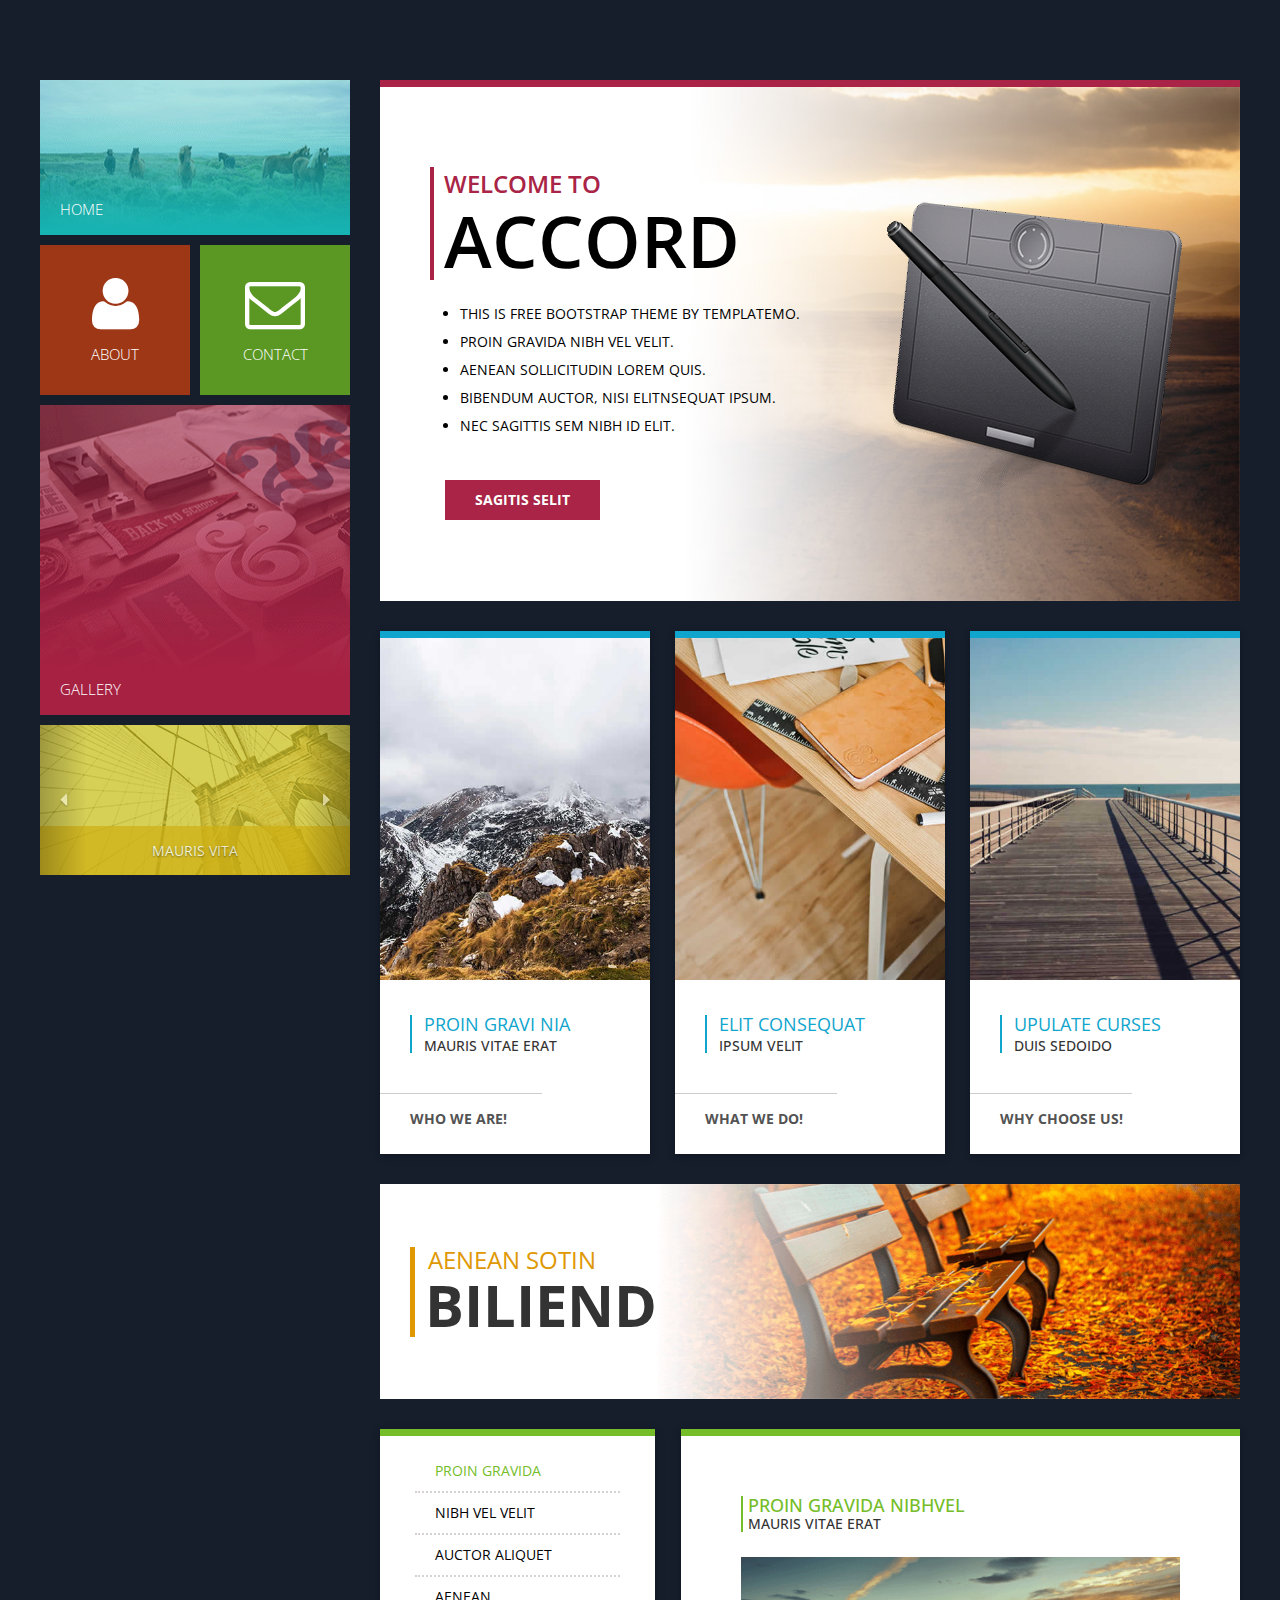
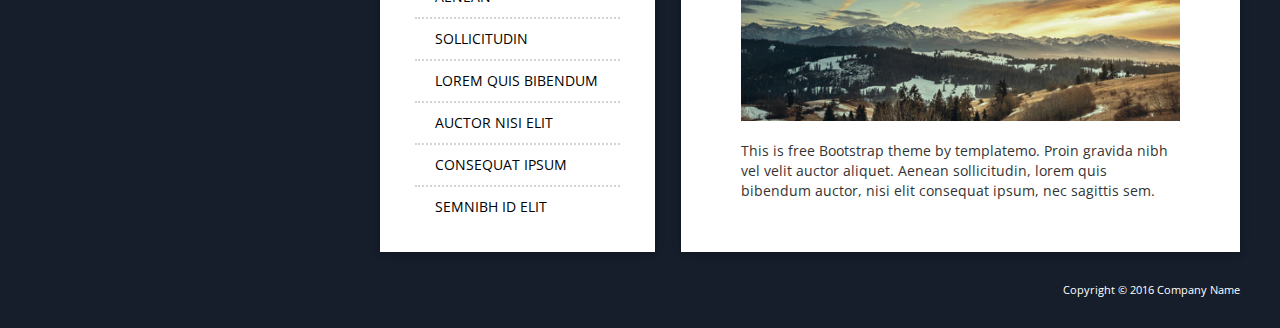
==== about.html @ 2d246b5b "JuZhi_G520の网站" ====
<!DOCTYPE html>
<html lang="en">
<head>

    <meta charset="UTF-8">
    <meta http-equiv="X-UA-Compatible" content="IE=edge">
    <meta name="viewport" content="width=device-width, initial-scale=1.0">

    <link rel='stylesheet' type='text/css' href='http://fonts.useso.com/css?family=Open+Sans:300,400,600,700,400italic'>
    <link rel="stylesheet" type="text/css" href="css/bootstrap.min.css">
    <link rel="stylesheet" type="text/css" href="font-awesome/css/font-awesome.min.css">
    <link rel="stylesheet" type="text/css" href="css/style.css">

    <title>Accord - About</title>

</head>

<body>
    <div class="main-body">
        <div class="container">
            <div class="row">

                <div class="main-page">
                    <aside class="main-navigation">
                        <div class="main-menu">

                            <div class="menu-container">
                                <div class="block-keep-ratio block-keep-ratio-2-1 block-width-full home">                                    
                                    <a href="index.html" class="block-keep-ratio__content  main-menu-link">
                                        <span class="main-menu-link-text">
                                            HOME    
                                        </span>                                        
                                    </a>
                                </div>                                
                            </div>

                            <div class="menu-container">                                
                                <div class="block-keep-ratio  block-keep-ratio-1-1  block-width-half  pull-left  about-main">                                    
                                    <a href="about.html" class="main-menu-link about block-keep-ratio__content flexbox-center">
                                        <i class="fa fa-user fa-4x main-menu-link-icon"></i>
                                        ABOUT
                                    </a>                                    
                                </div>

                                <div class="block-keep-ratio  block-keep-ratio-1-1  block-width-half  pull-right  contact-main">
                                    <a href="contact.html" class="main-menu-link contact block-keep-ratio__content flexbox-center">
                                        <i class="fa fa-envelope-o fa-4x main-menu-link-icon"></i>
                                        CONTACT
                                    </a>                                
                                </div>    
                            </div>   

                            <div class="menu-container">
                                <div class="block-keep-ratio block-keep-ratio-1-1 block-keep-ratio-md-2-1 block-width-full gallery">                                    
                                    <a href="gallery.html" class="main-menu-link  block-keep-ratio__content">
                                        <span class="main-menu-link-text">
                                            GALLERY    
                                        </span>                                            
                                    </a>                                    
                                </div>                                
                            </div>

                            <!-- sidebar carousel -->
                            <div class="menu-container">
                                <div class="mauris">
                                    <div id="carousel-menu" class="carousel slide" data-ride="carousel">
                                        <!-- Wrapper for slides -->
                                        <div class="carousel-inner" role="listbox">
                                            <div class="item active">
                                                <img src="images/slider-img-1.png" alt="slider">
                                                <div class="carousel-caption menu-caption">
                                                    mauris vita
                                                </div>
                                            </div>
                                            <div class="item">
                                                <img src="images/menu-bg-home.png" alt="slider">
                                                <div class="carousel-caption menu-caption">
                                                    lorem ipsum
                                                </div>
                                            </div>
                                        </div>

                                        <!-- Controls -->
                                        <a class="left carousel-control" href="#carousel-menu" role="button" data-slide="prev">
                                            <span class="fa fa-caret-left" aria-hidden="true"></span>
                                            <span class="sr-only">Previous</span>
                                        </a>
                                        <a class="right carousel-control" href="#carousel-menu" role="button" data-slide="next">
                                            <span class="fa fa-caret-right" aria-hidden="true"></span>
                                            <span class="sr-only">Next</span>
                                        </a>
                                    </div>
                                </div> <!-- .mauris -->
                            </div>
                        </div> <!-- main-menu -->
                    </aside> <!-- main-navigation -->

                    <div class="content-main">
                        <div class="row">
                            <div class="col-xs-12 col-sm-12 col-md-12 col-lg-12">
                                <div class="banner-main-about margin-b-30">
                                    <div class="banner-main-about-text">
                                        <div class="heading2">
                                            <p>WELCOME TO</p>
                                            <h1>ACCORD</h1>
                                        </div>
                                        <div class="desc2">
                                            <ul>
                                                <li>This is free Bootstrap theme by templatemo.</li>
                                                <li>Proin gravida nibh vel velit.</li>
                                                <li>Aenean sollicitudin lorem quis.</li>
                                                <li>bibendum auctor, nisi elitnsequat ipsum.</li>
                                                <li>nec sagittis sem nibh id elit.</li>
                                            </ul>
                                            <button type="button" class="">SAGITIS SELIT</button>
                                        </div>
                                    </div>
                                    <img src="images/about-img-1.png" alt="Image" class="img-responsive">
                                </div>    
                            </div>                                                        
                        </div> <!-- .banner-main-about -->

                        <!-- Modals -->
                        <div id="myModal" class="modal fade" tabindex="-1" role="dialog" aria-hidden="true">
                            <div class="modal-dialog">
                                <div class="modal-content">
                                    <div class="modal-body">
                                        <img src="images/about-img-2.jpg" alt="Image" class="img-responsive">
                                    </div> <!-- .modal-body -->
                                </div> <!-- .modal-content -->
                            </div> <!-- .modal-dialog -->
                        </div> <!-- #myModal -->
                        <div id="myModal2" class="modal fade" tabindex="-1" role="dialog" aria-hidden="true">
                            <div class="modal-dialog">
                                <div class="modal-content">
                                    <div class="modal-body">
                                        <img src="images/about-img-3.jpg" alt="Image" class="img-responsive">
                                    </div>
                                </div>
                            </div>
                        </div>
                        <div id="myModal3" class="modal fade" tabindex="-1" role="dialog" aria-hidden="true">
                            <div class="modal-dialog">
                                <div class="modal-content">
                                    <div class="modal-body">
                                        <img src="images/about-img-4.jpg" alt="Image" class="img-responsive">
                                    </div>
                                </div>
                            </div>
                        </div>

                        <div class="row about-box-main">
                            <div class="col-xs-12 col-sm-12 col-md-12 col-lg-12">

                                <div class="cards">
                                    
                                    <div class="box about_box_line card">
                                        <div class="box-icon">
                                            <img src="images/about-img-2.jpg" alt="Image" class="img-responsive">
                                            <div class="inner_search">
                                                <div class="search_icon text-center Absolute-Center" data-toggle="modal" data-target="#myModal"><i class="fa fa-search"></i></div>
                                            </div> <!-- .inner_search -->
                                        </div> <!-- .box-icon -->
                                        <div class="info">
                                            <div class="about_box_title">
                                                <h3>Proin gravi nia</h3>
                                                <h4>mauris vitae erat</h4>
                                            </div>
                                        </div> <!-- .info -->
                                        <div class="line"></div>
                                        <p class="about_box_text">who we are!</p>
                                    </div>
                                
                                    <div class="box about_box_line card">
                                        <div class="box-icon">
                                            <img src="images/about-img-3.jpg" alt="Image" class="img-responsive">
                                            <div class="inner_search">
                                                <div class="search_icon text-center Absolute-Center" data-toggle="modal" data-target="#myModal2"><i class="fa fa-search"></i></div>
                                            </div>
                                        </div>
                                        <div class="info">
                                            <div class="about_box_title">
                                                <h3>eLIT CONSEQUAT </h3>
                                                <h4>iPSUM VELIT</h4>
                                            </div>
                                        </div>
                                        <div class="line"></div>
                                        <p class="about_box_text">what we do!</p>
                                    </div>

                                    <div class="box about_box_line card">
                                        <div class="box-icon">
                                            <img src="images/about-img-4.jpg" alt="Image" class="img-responsive">
                                            <div class="inner_search">
                                                <div class="search_icon text-center Absolute-Center" data-toggle="modal" data-target="#myModal3"><i class="fa fa-search"></i></div>
                                            </div> <!-- .inner_search -->
                                        </div> <!-- .box-icon -->
                                        <div class="info">
                                            <div class="about_box_title">
                                                <h3>UPULATE CURSES</h3>
                                                <h4>DUIS SEDOIDO</h4>
                                            </div>
                                        </div>
                                        <div class="line"></div>
                                        <p class="about_box_text">why choose us!</p>
                                    </div>
                                      
                                </div>
                                
                            </div>
                            
                        </div>

                        <div class="row margin-b-30">
                            <div class="col-xs-12 col-sm-12 col-md-12 biliend">
                                <div class="banner-2-container">
                                    <div class="aenean">
                                        <h4>Aenean sotin </h4>
                                        <h3>biliend</h3>
                                    </div>    
                                </div>                                
                            </div>
                        </div>
                        <!-- <div class="row"> -->
                            <div class="about-last-container">
                                <!-- <div class="col-xs-12 col-sm-12 col-md-4 col-lg-4"> -->
                                   <div class="box bottom-main info-nav-container">
                                        <ul class="info info-ul">
                                            <li><a href="#" class="about_proin current">Proin gravida</a></li>
                                            <li><a href="#" class="about_proin">nibh vel velit</a></li>
                                            <li><a href="#" class="about_proin">auctor aliquet</a></li>
                                            <li><a href="#" class="about_proin">aenean</a></li>
                                            <li><a href="#" class="about_proin">sollicitudin</a></li>
                                            <li><a href="#" class="about_proin">lorem quis bibendum</a></li> 
                                            <li><a href="#" class="about_proin">auctor nisi elit</a></li>
                                            <li><a href="#" class="about_proin">consequat ipsum</a></li>
                                            <li><a href="#" class="about_proin">semnibh id elit</a></li>
                                        </ul>
                                    </div>
                                <!-- </div> -->    
                                <!-- <div class="col-xs-12 col-sm-12 col-md-8 col-lg-8"> -->
                                    <div class="box bottom-main info-description-container">
                                        <div class="info">
                                            <div class="proin-title">
                                                <h3>Proin gravida nibhvel</h3>
                                                <h4>mauris vitae erat</h4>
                                            </div>                                       
                                            <img src="images/about-img-5.png" alt="Image" class="img-responsive">
                                            <p class="proin-right-text">This is free Bootstrap theme by templatemo. Proin gravida nibh vel velit auctor aliquet. Aenean sollicitudin, lorem quis bibendum auctor, nisi elit consequat ipsum, nec sagittis sem.</p>
                                        </div> <!-- .info -->
                                    </div>
                                <!-- </div> -->
                            </div>
                        <!-- </div> -->
                    </div>
                </div>
            </div>
            <footer class="row">
                <div class="col-xs-12 col-sm-12 col-md-12 col-lg-12 footer">
                    <p class="copyright">Copyright © 2016 Company Name
                    
                    </p>
                </div>    
            </footer>            
        </div>
    </div>

    <script src="http://apps.bdimg.com/libs/jquery/1.11.3/jquery.min.js"></script>
    <script src="js/bootstrap.min.js"></script>

</body>
</html>
---- css/style.css ----
a:hover, a:focus { text-decoration: none; }
a:hover {
	-webkit-transition: all 0.3s ease;
	transition: all 0.3s ease;
}
.margin-b-30 { margin-bottom: 30px; }

/*
 * 
 */
.Absolute-Center {
  margin: auto;
  position: absolute;
  top: 0; left: 0; bottom: 0; right: 0;
}

body {
	margin: 0;
	padding: 0;
	background-color: #161E2C;
	font-family: 'Open Sans', sans-serif;
	overflow-x: hidden;
}

.main-body {
	float: left;
	width: 100%;
	background: url(../images/page-bg.jpg) no-repeat top center;
	background-size: 100% auto;
	background-attachment: fixed;
}

/* 
 * http://philipnewcomer.net/2014/04/target-internet-explorer-10-11-css/
 * Background attachment fixed bug on IE 
*/

@media all and (-ms-high-contrast: none), (-ms-high-contrast: active) {
	
	/* IE10+ CSS styles go here */
	
	.main-body { background-attachment: scroll;	}
}

.main-page {
	position: relative;
	margin-top: 80px;
}

/*http://stackoverflow.com/questions/16034397/css-calc-alternative*/
.content-main {
	padding-left: 340px;
	width: 100%;
	box-sizing: border-box;
	float: none;
}

.main-navigation {
	padding: 0px 0px;
	width: 310px;
	position: absolute;
	top: 0;
	left: 0;
}
.gallery-page .main-navigation,
.contact-page .main-navigation {
	position: static;
	float: left;
	width: 340px;
	padding-right: 30px;
}

.main-menu {
	float: left;
	width: 100%;
}
.main-menu-link {
	color: #fff;
	display: block;
	font-weight: 300;
	font-size: 15px;	
}

.main-menu-link-text {
	margin-bottom: 0;
	position: absolute;
	left: 20px;
	bottom: 15px;
}

.menu-container {	
	padding-left: 0;
	overflow: auto;
	margin-bottom: 10px;
}
.menu-container:last-child { margin-bottom: 0; }

/* http://stackoverflow.com/questions/12121090/responsively-change-div-size-keeping-aspect-ratio */

.block-keep-ratio {	position: relative; }
	
	.block-keep-ratio__content {
		position: absolute;
		top: 0; bottom: 0; right: 0; left: 0;
	}

.block-keep-ratio:after {
	display: block;
	content: '';
}

.block-width-full {	width: 100%; }
.block-width-half { width: 150px; }

.block-keep-ratio-1-1:after {	padding-top: 100%; }
.block-keep-ratio-2-1:after {	padding-top: 50%; }

.flexbox-center {
	display: -webkit-box;
	display: -webkit-flex;
	display: -ms-flexbox;
	display: flex;
    -webkit-box-orient: vertical;
    -webkit-box-direction: normal;
    -webkit-flex-direction: column;
        -ms-flex-direction: column;
            flex-direction: column;
    -webkit-box-pack: center;
    -webkit-justify-content: center;
        -ms-flex-pack: center;
            justify-content: center;
    text-align: center;
}

.main-menu-link:hover {	color: #66FFFF; }
.main-menu-link:focus {	color: #fff; }

.home {
	background-color: rgba(16, 165, 205, 0.8);
	background-image: url(../images/menu-bg-home.png);
	background-repeat: no-repeat;
	background-size: 100% 100%;
}

.about-main { padding-left: 0; }
.about { background-color: rgba(193,61,18,0.8);	}

.cards {
	display: -webkit-box;
	display: -webkit-flex;
	display: -ms-flexbox;
	display: flex;
	-webkit-flex-wrap: wrap;
	    -ms-flex-wrap: wrap;
	        flex-wrap: wrap;
	-webkit-box-pack: justify;
	-webkit-justify-content: space-between;
	    -ms-flex-pack: justify;
	        justify-content: space-between;
}

.card {
	width: -webkit-calc(33% - 1em);
	width: calc(33% - 1em);
	margin-bottom: 30px;
}

.contact { background-color: rgba(107,181,34,0.8);	}

.about i, .contact i {
	float: left;
	width: 100%;
	text-align: center;
	margin-bottom: 10px;
}
.gallery {
	background-image: url(../images/menu-bg-gallery.png);
	background-repeat: no-repeat;
	background-size: 100% 100%;
}
.banner-main-home {
	background-color: white;
	background-image: url(../images/banner-bg-home.jpg);
	background-repeat: no-repeat;
	background-size: cover;
	background-position: bottom right;
	border-top: 7px solid #10a5cd;
	min-height: 320px;	
	overflow-y: auto;
}
.banner-main-home,
.banner-main-about {
	padding: 70px 30px 60px 50px;
}
.banner-main-home img {
	float: right;
	margin: 45px 0px;
	height: auto;
}

.banner-main-about {
	float: left;
    width: 100%;
    background-image: url(../images/banner-bg-about.jpg);
    background-repeat: no-repeat;
    background-size: cover;
    border-top: 7px solid #a92446;
    min-height: 320px;
    background-color: white;
    background-position: bottom right;
}
.banner-main-about img {
	float: right;
	margin: 45px 0px;
}

.carousel-control.left,
.carousel-control.right {
	display: -webkit-flex;
	display: -ms-flexbox;
	display: -webkit-box;
	display: flex;
	-webkit-align-items: center;
	-ms-flex-align: center;
	-webkit-box-align: center;
	        align-items: center;
	-webkit-justify-content: center;
	-ms-flex-pack: center;
	-webkit-box-pack: center;
	        justify-content: center;
	margin-bottom: 0;
}

.banner-main-home-text,
.banner-main-about-text {
	position: relative;
	float: left;
	width: 55%;
	color: #000;
	text-align: left;
	right: 0;
	top: 0px; 
	left: 0;
	text-shadow: none;
}
.menu-caption {
	float: left;
	width: 100%;
	background-color: #cfb011;
	text-align: center;
	left: 0px;
	bottom: 0px;
	position: absolute;
	top: 67%;
	opacity: 0.7;
	padding-top: 15px;
	padding-bottom: 0px;
	padding-left: 0px;
	padding-right: 0px;
	text-transform: uppercase;
}
.heading, .heading2 {
	float: left;
	width: 100%;
	margin: 10px 0px;
}
.heading { border-left: 4px solid #10a5cd; }
.heading2 {	border-left: 4px solid #a92446; }
.heading h1, .heading2 h1 {
	margin: 0 10px;
	font-weight: 600;
	font-size: 72px;
}
.heading p, .heading2 p {
	margin: 0 10px;
	font-size: 24px;
	font-weight: 600;
}
.heading p { color: #10a5cd; }
.heading2 p { color: #a92446; }
.desc, .desc2 {
	float: left;
	width: 100%;
	padding-left: 15px;
}
.desc p {
	line-height: 1.8;
	margin-top: 25px;
	margin-bottom: 30px;
}
.desc button, .desc2 button {
	background-color: #363636;
	color: #fff;
	font-weight: bold;
	border: none;
	padding: 10px 30px;
}
.desc button {
	background-color: #363636;
	-webkit-transition: all 0.3s ease;
	transition: all 0.3s ease;
}
.desc button:hover, .desc button:focus { background-color: #777; }
.desc2 button {
	background-color: #a92446;
	-webkit-transition: all 0.3s ease;
	transition: all 0.3s ease;
}
.desc2 button:hover, .desc2 button:focus { background-color: #DD426A; }
.desc2 ul {
	padding: 10px 15px 30px;
	line-height: 2;
	text-transform: uppercase;
}

/****box design style*****/
.box {
	float: left;
	box-shadow: 0 2px 5px 0 rgba(0, 0, 0, 0.16), 0 2px 10px 0 rgba(0, 0, 0, 0.12);
	display: block;
	background-color: #fff;
}
.london { border-top: 7px solid #19beb6; }
.paris { border-top: 7px solid #df9801; }
.box-icon {
	width: 100%;
	position: relative;
}

.info-nav-container {
	width: 32%;
    margin-right: 3%;
}

.float-container { overflow: auto; }

.info {
	width: 100%;
	padding: 15px 30px 20px;
}
.info-ul { padding: 15px 20px; }
.info-description-container {
	padding: 20px 30px;
	float: right;
	width: 65%;
}
.info > li {
	display: block;
	font-size: 14px;
	text-align: left;
	border-bottom: 2px dotted #D7D2D2;
	margin: 0px 15px;
	padding: 10px 0px;
}
.info > li:last-child {	border-bottom: none; }

.london-title {
	padding: 0 0 0 5px;
	border-left: 2px solid #19beb6;
	margin: 25px 0px;
}
.london-title h3 {
	color: #19beb6;
	font-size: 18px;
	margin: 5px;
}
.london-title h4 {
	font-size: 14px;
	margin: 5px;
}
.location-main {
	padding-left: 0px;
	padding-right: 0px;
}
.location i { color:#19beb6; }
.location span {
	font-size: 15px;
	font-weight: bold;
	margin-left: 10px;
}

.fa-2x { font-size: 1.4em; }

.user-icons i {
	color: #ccc;
	-webkit-transition: all 0.3s ease;
	transition: all 0.3s ease;
}
.user-icons a { margin-right: 12px; }
.user-icons a:last-child {	margin-right: 0; }
.user-icons i:hover { color:#999; }

.paris-title {	border-left: 2px solid #df9801; }
.paris-title h3 { color: #df9801; }
.location2 i { color:#df9801; }

.bottom-main { border-top:7px solid #75bd29; }
.bottom-title {
	padding: 0 0 0 5px;
	border-left: 2px solid #75bd29;
	margin: 25px 0px;
}
.bottom-title h3 {
	color: #75bd29;
	font-size: 20px;
	margin: 2px 5px;
}
.bottom-title h4 {
	font-size: 16px;
	margin: 0px 5px;
}
.bottom-user {
	font-size: 16px;
	color: #ccc;
	font-weight: bold;
}
.bottom-desc {
	margin-top: 30px;
	margin-bottom: 35px;
}
.bottom-user a {
	color: #ccc;
	-webkit-transition: all 0.3s ease;
	transition: all 0.3s ease;
}
.bottom-user a:hover { color:#999; }
.bottom-user i {
	font-size: 18px;
	margin-right: 5px;
}
.bottom-img { position: relative; }
.bottom-img p {
	width: 100%;
	color: #fff;
	position: absolute;
	bottom: 0px;
	padding: 18px 10px;
	margin: 0px 0px;
	text-transform: uppercase;
	font-size: 13px;
	font-weight: 600;
}

.first { background-color: rgba(36,148,176,0.8); }
.second { background-color: rgba(21, 150, 144, 0.8); }
.third { background-color: rgba(211,150,14,0.8); }

.footer {
	color: white;
	font-size: 12px;
	padding-right: 0;
}
.copyright {
	color: #fff;
	font-size: 11px;
	margin-bottom: 0;
	text-align: right;
	padding: 30px 0;
}

.copyright a {
	color: #fff;
}
.copyright a:hover {
	color: #FF0;
}

.about_box_line { border-top: 7px solid #10a5cd; }
.about_box_title {
	padding: 0 0 0 5px;
	border-left: 2px solid #10a5cd;
	margin: 20px 0px;
}
.about_box_title h3 {
	color: #10a5cd;
	font-weight: 400;
	font-size: 18px;
	margin: 0px 7px;
	text-transform: uppercase;
}
.about_box_title h4 {
	font-size: 14px;
	margin: 3px 7px 0;
	text-transform: uppercase;
}
.about_box_text {
	color: #535353;
	text-transform: uppercase;
	font-size: 14px;
	font-weight: bold;
	clear: both;	
	padding: 15px 15px 15px 30px;
}
.line {
	float: left;
	width: 60%;
	height: 1px;
	background-color: #ccc;
}
.banner-2-container {
	background: url(../images/banner-bg-about-2.png) no-repeat center center;
	background-size: cover;
	width: 100%;
	height: 215px;
	display: -webkit-box;
	display: -webkit-flex;
	display: -ms-flexbox;
	display: flex;
    -webkit-box-align: center;
    -webkit-align-items: center;
        -ms-flex-align: center;
            align-items: center;
    padding-left: 30px;    
}

.proin-title {
	padding: 0px;
	border-left: 2px solid #75bd29;
	margin: 25px 0px;
}
.proin-title h3 {
	color: #75bd29;
	font-size: 18px;
	margin: 0px 5px;
	text-transform: uppercase;
}
.proin-title h4 {
	font-size: 14px;
	margin: 0px 5px;
	text-transform: uppercase;
}

.about_proin {
	color: black;
	padding: 0 20px;
	text-transform: uppercase;
	-webkit-transition: all 0.3s ease;
	transition: all 0.3s ease;
}

.about_proin.current, .about_proin:hover, .about_proin:focus { color: #75BD29; }
.proin-right-text {	margin-top:20px; }

.about-last-container {
	display: -webkit-box;
	display: -webkit-flex;
	display: -ms-flexbox;
	display: flex;
	-webkit-box-orient: horizontal;
	-webkit-box-direction: normal;
	-webkit-flex-direction: row;
	    -ms-flex-direction: row;
	        flex-direction: row;
	-webkit-box-pack: center;
	-webkit-justify-content: center;
	    -ms-flex-pack: center;
	        justify-content: center;
	-webkit-align-content: center;
	    -ms-flex-line-pack: center;
	        align-content: center;	
}

.aenean {
	padding-left: 10px;
	border-left:5px solid #df9801;
}
.aenean h3 {
	font-size: 58px;
	font-weight: bold;
	margin-top: 0px;
	margin-bottom: 0px;
	text-transform: uppercase;
}
.aenean h4 {
	font-size: 24px;
	font-weight: 400;
	margin: 0px 0px;
	padding-left: 3px;
	color: #df9801;
	text-transform: uppercase;
}

.gallery_main,
.contact-content {
	background-color: #fff;
	border-top: 5px solid #19beb6;	
	width: auto;
	overflow: hidden;
}
.gallery_main {	padding: 30px 20px 30px 30px; }

.contact-content { padding: 30px; }
.contact-content { padding: 0; }
.contact-content-upper { padding: 30px 40px; }

.gallery_title {
	width: auto;
	border-left: 4px solid #19beb6;
	padding-left: 20px;
	margin-bottom: 40px;
}
.gallery_title h3 {
	font-size: 70px;
	font-weight: bold;
	margin-bottom: 0;
}
.gallery_title h4 {
	font-size: 25px;
	font-weight: bold;
	color: #19beb6;
	margin-top: 0;
	text-transform: uppercase;
}

.view_more_main {
	width: 100%;
	margin: 15px 0px;
}

.view_more {
	background-color:#19beb6;
	color:#fff;
	font-size:14px;
	text-transform:uppercase;
	font-weight:bold;
	border-radius:0px;
	padding:8px 25px;
}

.contact_left {	padding:8px 30px; }
.contact_right { padding: 5px 0px; }

.contact_title {
	font-size: 37px;
	font-weight: bold;
	line-height: 30px;
	margin-bottom: 5px;
}
.contact_sub_title { font-size:15px; }
.contact_text {
	font-size: 15px;
	line-height: 25px;
	margin-top: 30px;
	margin-bottom: 25px;
}
.contact_info {
	font-size: 14px;
	font-style: italic;
	font-weight: bold;
	line-height: 25px;
	margin-left: 10px;
	margin-bottom: 15px;
}
.contact-fa { width: 25px; }

.social-icon {
	color: #fff;
	cursor: pointer;
	margin: 5px;
	width: 35px;
	height: 35px;
	text-align: center;
	padding-top: 10px;
	-webkit-transition: all 0.3s ease;
	transition: all 0.3s ease;
}
.rss_icon {	background-color: #ff9934;}
.rss_icon:hover, .rss_icon:focus { background-color: #E6801C; }

.twitter_icon {	background-color:#1abfdf; }
.twitter_icon:hover, .twitter_icon:focus { background-color: #0C98B3; }

.facebook_icon { background-color:#527ebf; }
.facebook_icon:hover, .facebook_icon:focus { background-color: #2B538D; }

.form-group { margin-bottom: 25px; }
.form-control {
	border-radius: 0;
	height:43px;
}
.form-control:focus {
    border-color: rgb(25, 192, 200);
    outline: 0;
    box-shadow: inset 0 1px 1px rgba(0,0,0,.075),0 0 8px rgba(25,192,200,.6);
}
.contact-info-link { color: #000; }
.contact-info-link:hover, .contact-info-link:focus { color: #19beb6; }

.btn-submit {
	font-weight: normal;
	padding: 13px 38px;
	-webkit-transition: all 0.3s ease;
	transition: all 0.3s ease;
}
.btn-submit:hover, .btn-submit:focus {
	background-color: #109B94;
	color: white;
}

textarea.form-control {	height:135px; }

.inner_search {
	width: 100%;
	height: 100%;
	position: absolute;
	background-color: none;
	opacity: 0;
	z-index: 110;
	top: 0px;
	left: 0px;
	-webkit-transition: all 0.4s ease;
	transition: all 0.4s ease;
}

.search_icon {
	border-radius: 100%;
	padding: 12px 0px;
	width: 44px;
	height: 44px;
	background-color: #10a5cd;
	color: #fff;
	cursor: pointer;
}

.box-icon:hover .inner_search{
	opacity: 0.9;
	background-color:#000;
}

#google-map { height: 435px; }

.modal-dialog {
	width: 300px;
	margin: 80px auto;
}

/*****masonry gallery****/
#content {
	float: left;
	width: 100%;
}
#content .box {
	width: 50%;
	padding: 6px;
	display: inline-block;
	vertical-align: top;
	margin-bottom: 12px; /* Safari/Chrome, other WebKit */    /* Firefox, other Gecko */
	box-sizing: border-box;
	box-shadow: none;         /* Opera/IE 8+ */
}
.box img { width: 100%;	}
.about_box_line { max-width: 410px; }

@media screen and (max-width: 1199px) and (min-width: 992px) {
	
	.banner-main-home {	padding-bottom: 80px; }
	.banner-main-home img {	margin-top: 150px; }
	.banner-main-home-text,
	.banner-main-about-text {
		width: 43%;
	}

	.banner-main-about { padding: 70px 30px 60px 30px; }
	.banner-main-about img { padding-top: 100px; }

}

@media screen and (max-width: 719px) {
	#content { float: none; }
}

@media screen and (min-width: 720px) {
	#content .box { width: 33%; box-shadow: none;}
}

@media screen and (min-width: 992px) {
	#content .box { width: 33%; box-shadow: none;}
}

@media (min-width: 1230px) {
	.container { width: 1200px;	}
}

@media (max-width:991px) {

	.main-body { background-size: auto; }

	.box {	margin-bottom: 30px; }

	.block-keep-ratio-md-2-1:after { padding-top: 50%; }

	.contact-page .main-navigation,
	.gallery-page .main-navigation,
	.main-navigation {
		float: none;
		position: static;
		overflow: auto;
    	margin: 0 auto 80px;   
    	padding-right: 0;
    	width: 310px;
    	max-width: 100%;
	}

	.content-main { padding-left: 0; }
	.content-main.gallery_main { padding: 30px; }

	.banner-main-home img {
		display: block;		
		float: none;
		margin: 50px auto;
		padding-top: 50px;
	}
	.banner-main-home-text { overflow-y: auto; }

	.banner-main-about img {
		float: none;
		margin: 0 auto;
		padding-top: 30px;
	}

	.bottom-img {
		width: 100%;
		margin-bottom: 10px;
	}
	
	.bottom-img p {
		width: 100%;
		position: relative;
	}

	.heading h1, .heading2 h1 {	font-size: 40px; }
	.heading p, .heading2 p { font-size: 14px; }
	
	.banner-main-home-text,
	.banner-main-about-text {
		width: auto;		
	}

	.box.paris { margin-bottom: 0; }
	.bottom-main { margin-bottom: 0; }
	
	.aenean { top: 7px;	}

	.about_proin { padding: 0;	}
	.about-last-container {
		-webkit-box-orient: vertical;
		-webkit-box-direction: normal;
		-webkit-flex-direction: column;
		    -ms-flex-direction: column;
		        flex-direction: column;
	}
	
	.info-nav-container,
	.info-description-container {
		float: none;
		width: 100%;
	}
	.info-nav-container {
		margin-right: 0;
		margin-bottom: 30px;
	}	
}

@media (max-width: 800px) {

	.container {
		padding-left: 40px;
		padding-right: 40px;
	}

}

@media (max-width:767px) {

	.box {	width: 100%; }
	
	.cards { 
		-webkit-box-pack: center; 
		-webkit-justify-content: center; 
		    -ms-flex-pack: center; 
		        justify-content: center;
	}
	.card {	width: 100%; }

	.desc p {
		font-size:14px;
		display:block;
	}
	.desc2 ul {	display: block;	}
	.heading, .heading2 { margin: 15px 0px;	}
	.carousel { min-height: auto; }
	
	.heading h1, .heading2 h1 {	font-size: 46px; }
	.heading p, .heading2 p { font-size: 15px; }
	
	.content-main {
		padding-left: 0;
		width: 100%;
	}

	.gallery_main,
	.contact-content { padding: 15px; }
	
	.gallery_title h3 {	font-size: 50px; }
	.gallery_title h4 {	font-size: 20px; }
	
	.banner-main-home-text,
	.banner-main-home img {
		float: none;
	}
	
	.banner-main-about img {
		float: none;
		padding-top: 50px;
	}
}
@media (max-width: 550px) {

	.banner-main-home, .banner-main-about {	padding: 20px; }
	.banner-main-home-text {
		width: 92%;
		float: left;
		padding-right: 25px;
	}
	
	.aenean { top: 20px; }
}

@media (max-width: 480px) {

	.col-xxs-12 { width: 100%; }

	.aenean h3 { font-size: 40px; }
	.aenean h4 { font-size: 22px; }
	
	.info-description-container { padding: 20px 0; }
}

@media (max-width:400px) {
	
	.desc2 { font-size: 12px; }
	
	.contact-content-upper { padding: 20px;	}
}

@media (max-width: 370px) {
	
	.block-width-half {	width: 48%;	}

	.main-menu-link-icon {	font-size: 3em;	}

	.gallery_title h3 { font-size: 40px; }
	.gallery_title h4 { font-size: 18px; }
}
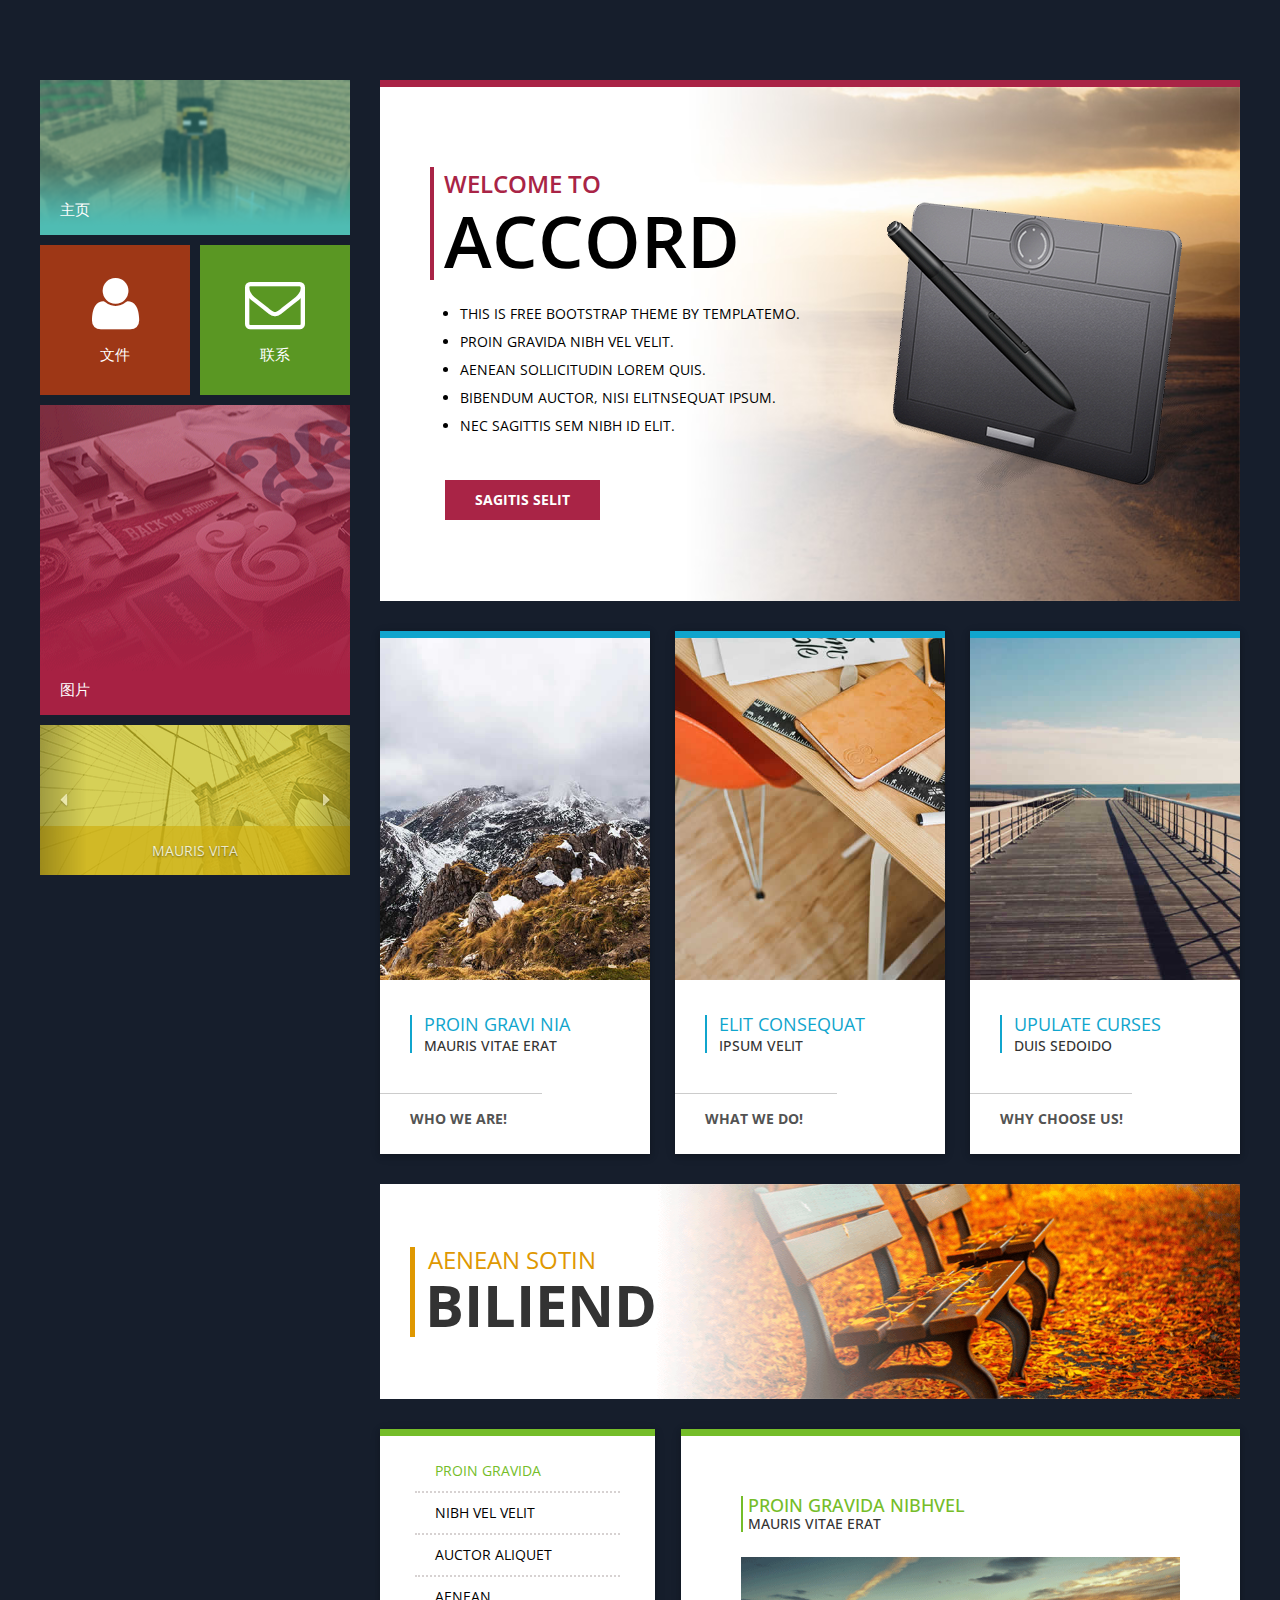
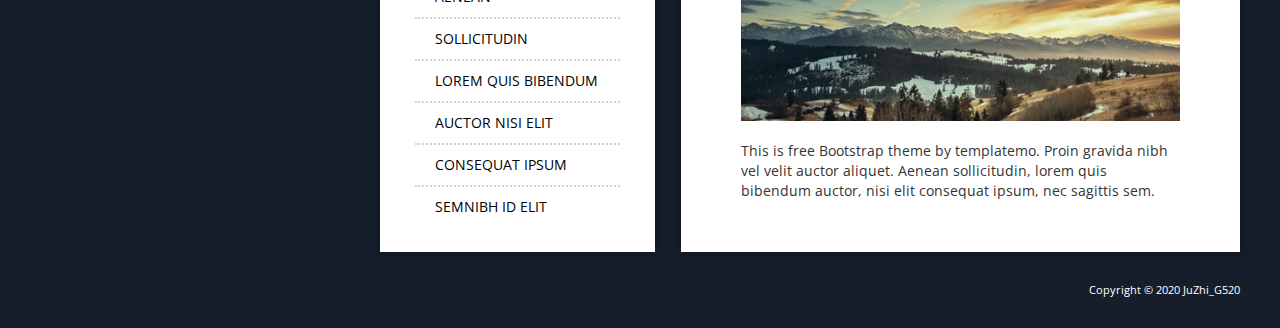
==== commit 425f65f3: "JuZhi_G520" ====
--- a/about.html
+++ b/about.html
@@ -28,7 +28,7 @@
                                 <div class="block-keep-ratio block-keep-ratio-2-1 block-width-full home">                                    
                                     <a href="index.html" class="block-keep-ratio__content  main-menu-link">
                                         <span class="main-menu-link-text">
-                                            HOME    
+                                            主页    
                                         </span>                                        
                                     </a>
                                 </div>                                
@@ -38,14 +38,14 @@
                                 <div class="block-keep-ratio  block-keep-ratio-1-1  block-width-half  pull-left  about-main">                                    
                                     <a href="about.html" class="main-menu-link about block-keep-ratio__content flexbox-center">
                                         <i class="fa fa-user fa-4x main-menu-link-icon"></i>
-                                        ABOUT
+                                        文件
                                     </a>                                    
                                 </div>
 
                                 <div class="block-keep-ratio  block-keep-ratio-1-1  block-width-half  pull-right  contact-main">
                                     <a href="contact.html" class="main-menu-link contact block-keep-ratio__content flexbox-center">
                                         <i class="fa fa-envelope-o fa-4x main-menu-link-icon"></i>
-                                        CONTACT
+                                        联系
                                     </a>                                
                                 </div>    
                             </div>   
@@ -54,7 +54,7 @@
                                 <div class="block-keep-ratio block-keep-ratio-1-1 block-keep-ratio-md-2-1 block-width-full gallery">                                    
                                     <a href="gallery.html" class="main-menu-link  block-keep-ratio__content">
                                         <span class="main-menu-link-text">
-                                            GALLERY    
+                                            图片    
                                         </span>                                            
                                     </a>                                    
                                 </div>                                
@@ -257,7 +257,7 @@
             </div>
             <footer class="row">
                 <div class="col-xs-12 col-sm-12 col-md-12 col-lg-12 footer">
-                    <p class="copyright">Copyright © 2016 Company Name
+                    <p class="copyright">Copyright © 2020 JuZhi_G520
                     
                     </p>
                 </div>    
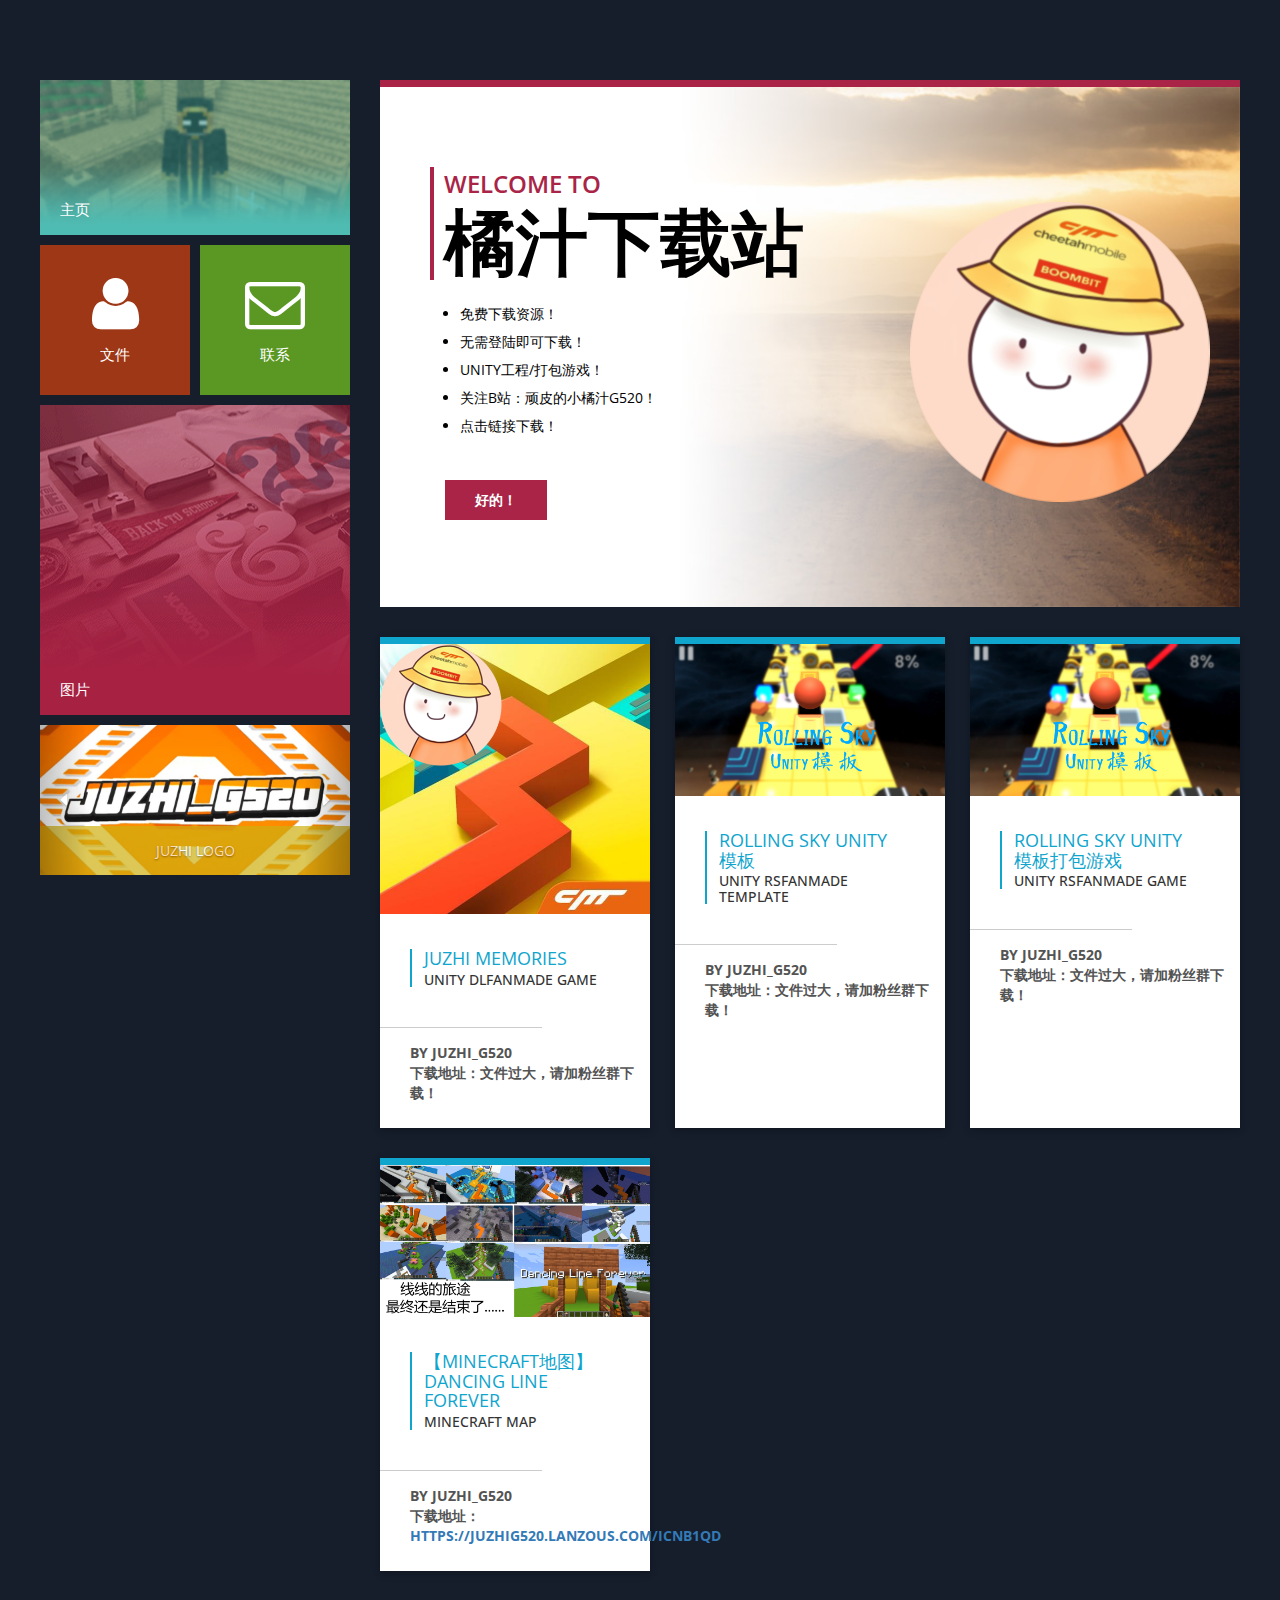
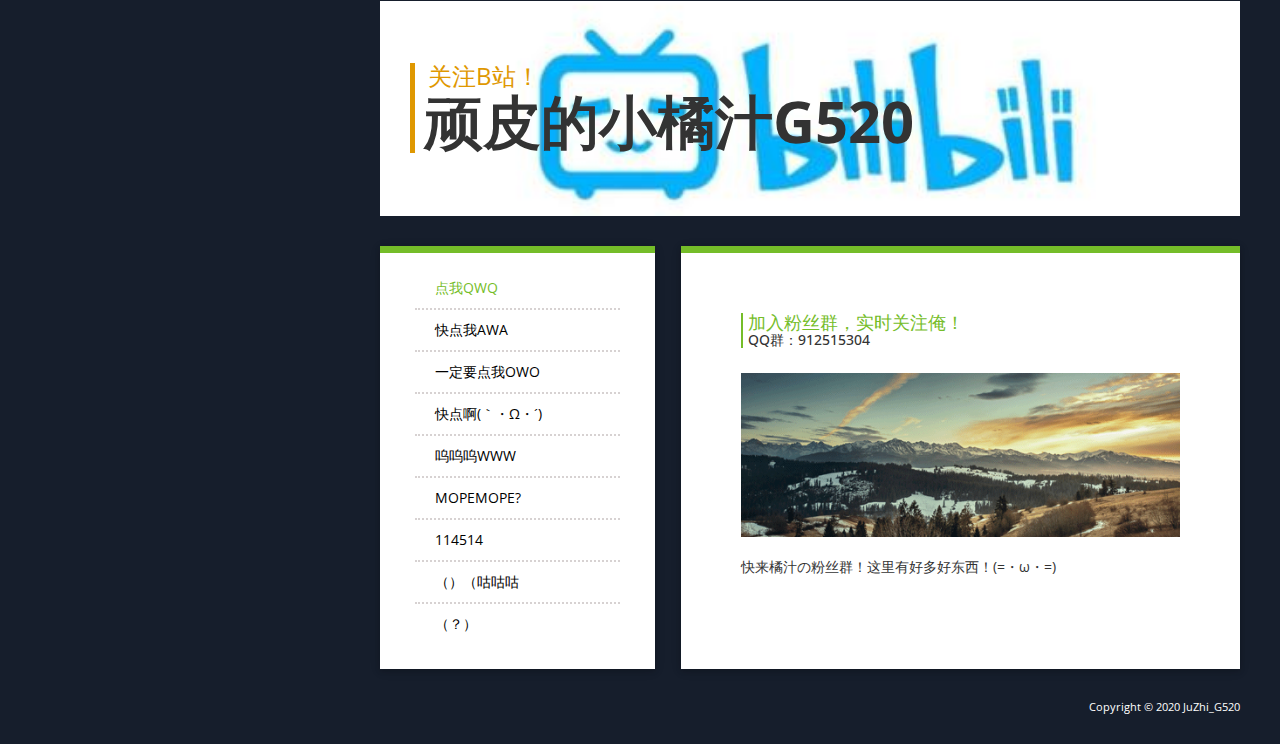
==== commit c56ad67f: "JuZhi_G520" ====
--- a/about.html
+++ b/about.html
@@ -69,13 +69,13 @@
                                             <div class="item active">
                                                 <img src="images/slider-img-1.png" alt="slider">
                                                 <div class="carousel-caption menu-caption">
-                                                    mauris vita
+                                                    JuZhi Logo
                                                 </div>
                                             </div>
                                             <div class="item">
                                                 <img src="images/menu-bg-home.png" alt="slider">
                                                 <div class="carousel-caption menu-caption">
-                                                    lorem ipsum
+                                                    JuZhi In Minecraft
                                                 </div>
                                             </div>
                                         </div>
@@ -102,17 +102,17 @@
                                     <div class="banner-main-about-text">
                                         <div class="heading2">
                                             <p>WELCOME TO</p>
-                                            <h1>ACCORD</h1>
+                                            <h1>橘汁下载站</h1>
                                         </div>
                                         <div class="desc2">
                                             <ul>
-                                                <li>This is free Bootstrap theme by templatemo.</li>
-                                                <li>Proin gravida nibh vel velit.</li>
-                                                <li>Aenean sollicitudin lorem quis.</li>
-                                                <li>bibendum auctor, nisi elitnsequat ipsum.</li>
-                                                <li>nec sagittis sem nibh id elit.</li>
+                                                <li>免费下载资源！</li>
+                                                <li>无需登陆即可下载！</li>
+                                                <li>Unity工程/打包游戏！</li>
+                                                <li>关注B站：顽皮的小橘汁G520！</li>
+                                                <li>点击链接下载！</li>
                                             </ul>
-                                            <button type="button" class="">SAGITIS SELIT</button>
+                                            <button type="button" class="">好的！</button>
                                         </div>
                                     </div>
                                     <img src="images/about-img-1.png" alt="Image" class="img-responsive">
@@ -148,6 +148,15 @@
                                 </div>
                             </div>
                         </div>
+						<div id="myModal4" class="modal fade" tabindex="-1" role="dialog" aria-hidden="true">
+						    <div class="modal-dialog">
+						        <div class="modal-content">
+						            <div class="modal-body">
+						                <img src="images/about-img-5.jpg" alt="Image" class="img-responsive">
+						            </div>
+						        </div>
+						    </div>
+						</div>
 
                         <div class="row about-box-main">
                             <div class="col-xs-12 col-sm-12 col-md-12 col-lg-12">
@@ -163,12 +172,12 @@
                                         </div> <!-- .box-icon -->
                                         <div class="info">
                                             <div class="about_box_title">
-                                                <h3>Proin gravi nia</h3>
-                                                <h4>mauris vitae erat</h4>
+                                                <h3>JuZhi Memories</h3>
+                                                <h4>Unity DLFanmade Game</h4>
                                             </div>
                                         </div> <!-- .info -->
                                         <div class="line"></div>
-                                        <p class="about_box_text">who we are!</p>
+                                        <p class="about_box_text">By JuZhi_G520<br>下载地址：文件过大，请加粉丝群下载！</p>
                                     </div>
                                 
                                     <div class="box about_box_line card">
@@ -180,12 +189,12 @@
                                         </div>
                                         <div class="info">
                                             <div class="about_box_title">
-                                                <h3>eLIT CONSEQUAT </h3>
-                                                <h4>iPSUM VELIT</h4>
+                                                <h3>Rolling Sky Unity 模板 </h3>
+                                                <h4>Unity RSFanmade Template</h4>
                                             </div>
                                         </div>
                                         <div class="line"></div>
-                                        <p class="about_box_text">what we do!</p>
+                                        <p class="about_box_text">By JuZhi_G520<br>下载地址：文件过大，请加粉丝群下载！</p>
                                     </div>
 
                                     <div class="box about_box_line card">
@@ -197,13 +206,30 @@
                                         </div> <!-- .box-icon -->
                                         <div class="info">
                                             <div class="about_box_title">
-                                                <h3>UPULATE CURSES</h3>
-                                                <h4>DUIS SEDOIDO</h4>
+                                                <h3>Rolling Sky Unity 模板打包游戏 </h3>
+                                                <h4>Unity RSFanmade Game</h4>
                                             </div>
                                         </div>
                                         <div class="line"></div>
-                                        <p class="about_box_text">why choose us!</p>
-                                    </div>
+                                        <p class="about_box_text">By JuZhi_G520<br>下载地址：文件过大，请加粉丝群下载！</p>
+                                    </div>
+									
+									<div class="box about_box_line card">
+									    <div class="box-icon">
+									        <img src="images/about-img-5.jpg" alt="Image" class="img-responsive">
+									        <div class="inner_search">
+									            <div class="search_icon text-center Absolute-Center" data-toggle="modal" data-target="#myModal4"><i class="fa fa-search"></i></div>
+									        </div> <!-- .inner_search -->
+									    </div> <!-- .box-icon -->
+									    <div class="info">
+									        <div class="about_box_title">
+									            <h3>【Minecraft地图】Dancing Line Forever</h3>
+									            <h4>Minecraft Map</h4>
+									        </div>
+									    </div>
+									    <div class="line"></div>
+									    <p class="about_box_text">By JuZhi_G520<br>下载地址：<a rel="nofollow" href="https://juzhig520.lanzous.com/icnb1qd" target="_parent">https://juzhig520.lanzous.com/icnb1qd</a></p>
+									</div>
                                       
                                 </div>
                                 
@@ -215,8 +241,8 @@
                             <div class="col-xs-12 col-sm-12 col-md-12 biliend">
                                 <div class="banner-2-container">
                                     <div class="aenean">
-                                        <h4>Aenean sotin </h4>
-                                        <h3>biliend</h3>
+                                        <h4>关注B站！ </h4>
+                                        <h3>顽皮的小橘汁G520</h3>
                                     </div>    
                                 </div>                                
                             </div>
@@ -226,15 +252,15 @@
                                 <!-- <div class="col-xs-12 col-sm-12 col-md-4 col-lg-4"> -->
                                    <div class="box bottom-main info-nav-container">
                                         <ul class="info info-ul">
-                                            <li><a href="#" class="about_proin current">Proin gravida</a></li>
-                                            <li><a href="#" class="about_proin">nibh vel velit</a></li>
-                                            <li><a href="#" class="about_proin">auctor aliquet</a></li>
-                                            <li><a href="#" class="about_proin">aenean</a></li>
-                                            <li><a href="#" class="about_proin">sollicitudin</a></li>
-                                            <li><a href="#" class="about_proin">lorem quis bibendum</a></li> 
-                                            <li><a href="#" class="about_proin">auctor nisi elit</a></li>
-                                            <li><a href="#" class="about_proin">consequat ipsum</a></li>
-                                            <li><a href="#" class="about_proin">semnibh id elit</a></li>
+                                            <li><a href="#" class="about_proin current">点我QWQ</a></li>
+                                            <li><a href="#" class="about_proin">快点我AWA</a></li>
+                                            <li><a href="#" class="about_proin">一定要点我OWO</a></li>
+                                            <li><a href="#" class="about_proin">快点啊(｀・ω・´)</a></li>
+                                            <li><a href="#" class="about_proin">呜呜呜www</a></li>
+                                            <li><a href="#" class="about_proin">MOPEMOPE?</a></li> 
+                                            <li><a href="#" class="about_proin">114514</a></li>
+                                            <li><a href="#" class="about_proin">（）（咕咕咕</a></li>
+                                            <li><a href="#" class="about_proin">（？）</a></li>
                                         </ul>
                                     </div>
                                 <!-- </div> -->    
@@ -242,11 +268,11 @@
                                     <div class="box bottom-main info-description-container">
                                         <div class="info">
                                             <div class="proin-title">
-                                                <h3>Proin gravida nibhvel</h3>
-                                                <h4>mauris vitae erat</h4>
+                                                <h3>加入粉丝群，实时关注俺！</h3>
+                                                <h4>QQ群：912515304</h4>
                                             </div>                                       
                                             <img src="images/about-img-5.png" alt="Image" class="img-responsive">
-                                            <p class="proin-right-text">This is free Bootstrap theme by templatemo. Proin gravida nibh vel velit auctor aliquet. Aenean sollicitudin, lorem quis bibendum auctor, nisi elit consequat ipsum, nec sagittis sem.</p>
+                                            <p class="proin-right-text">快来橘汁の粉丝群！这里有好多好东西！(=・ω・=)</p>
                                         </div> <!-- .info -->
                                     </div>
                                 <!-- </div> -->
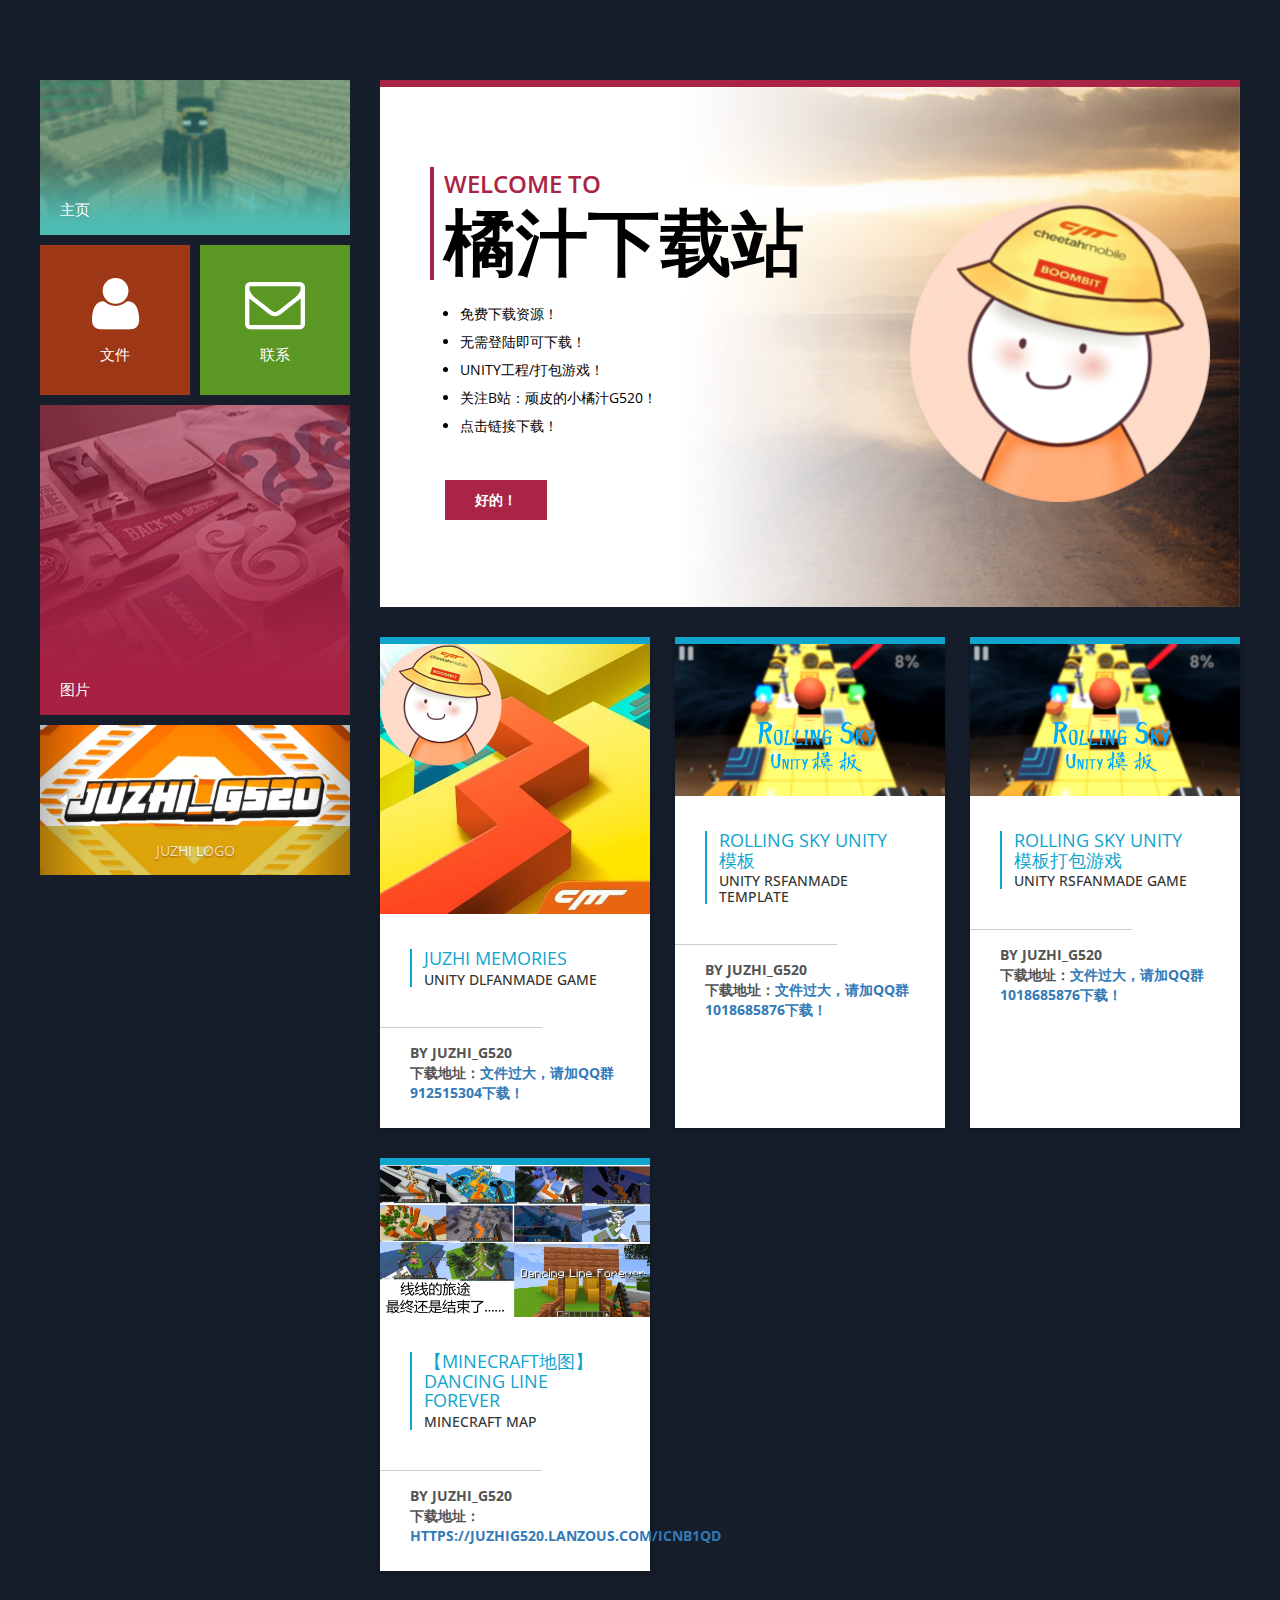
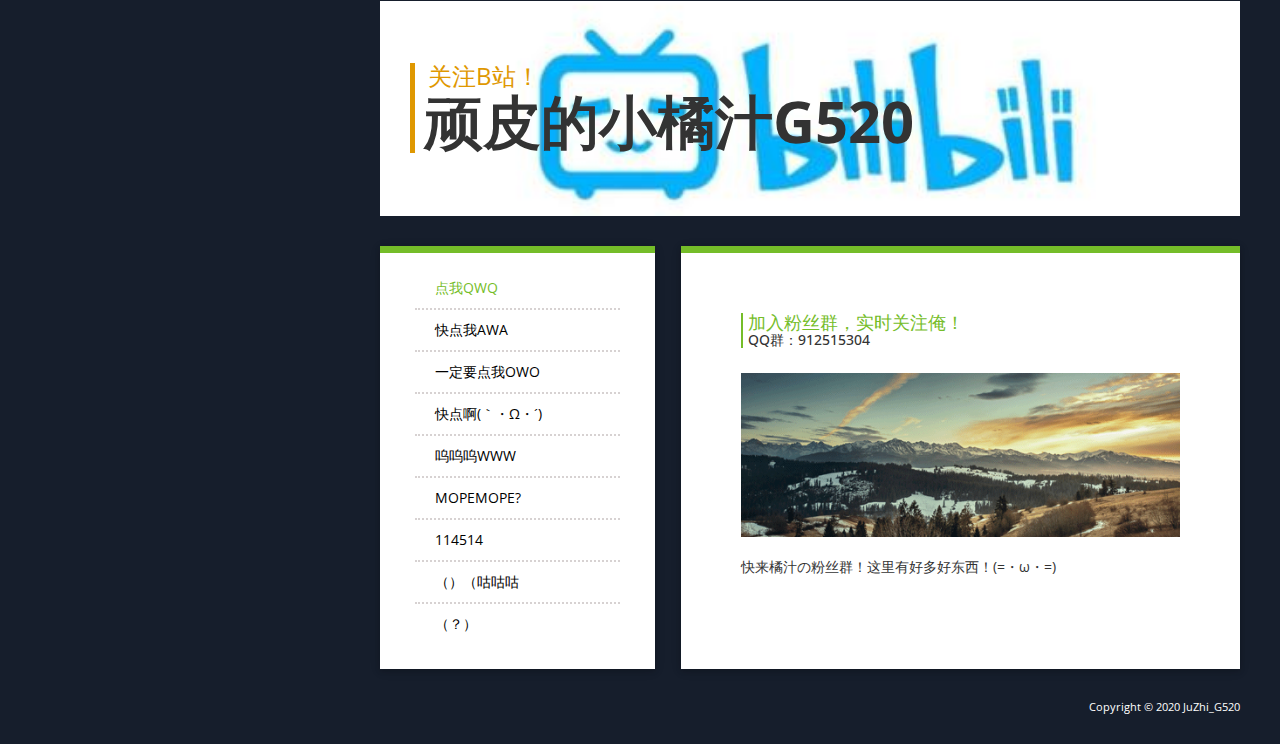
==== commit b021c664: "JuZhi_G520" ====
--- a/about.html
+++ b/about.html
@@ -177,7 +177,7 @@
                                             </div>
                                         </div> <!-- .info -->
                                         <div class="line"></div>
-                                        <p class="about_box_text">By JuZhi_G520<br>下载地址：文件过大，请加粉丝群下载！</p>
+                                        <p class="about_box_text">By JuZhi_G520<br>下载地址：<a rel="nofollow" href="https://jq.qq.com/?_wv=1027&k=1QSuYNKa" target="_parent">文件过大，请加QQ群912515304下载！</a></p>
                                     </div>
                                 
                                     <div class="box about_box_line card">
@@ -194,7 +194,7 @@
                                             </div>
                                         </div>
                                         <div class="line"></div>
-                                        <p class="about_box_text">By JuZhi_G520<br>下载地址：文件过大，请加粉丝群下载！</p>
+                                        <p class="about_box_text">By JuZhi_G520<br>下载地址：<a rel="nofollow" href="https://jq.qq.com/?_wv=1027&k=PhemqSEb" target="_parent">文件过大，请加QQ群1018685876下载！</a></p>
                                     </div>
 
                                     <div class="box about_box_line card">
@@ -211,7 +211,7 @@
                                             </div>
                                         </div>
                                         <div class="line"></div>
-                                        <p class="about_box_text">By JuZhi_G520<br>下载地址：文件过大，请加粉丝群下载！</p>
+                                        <p class="about_box_text">By JuZhi_G520<br>下载地址：<a rel="nofollow" href="https://jq.qq.com/?_wv=1027&k=PhemqSEb" target="_parent">文件过大，请加QQ群1018685876下载！</a></p>
                                     </div>
 									
 									<div class="box about_box_line card">
